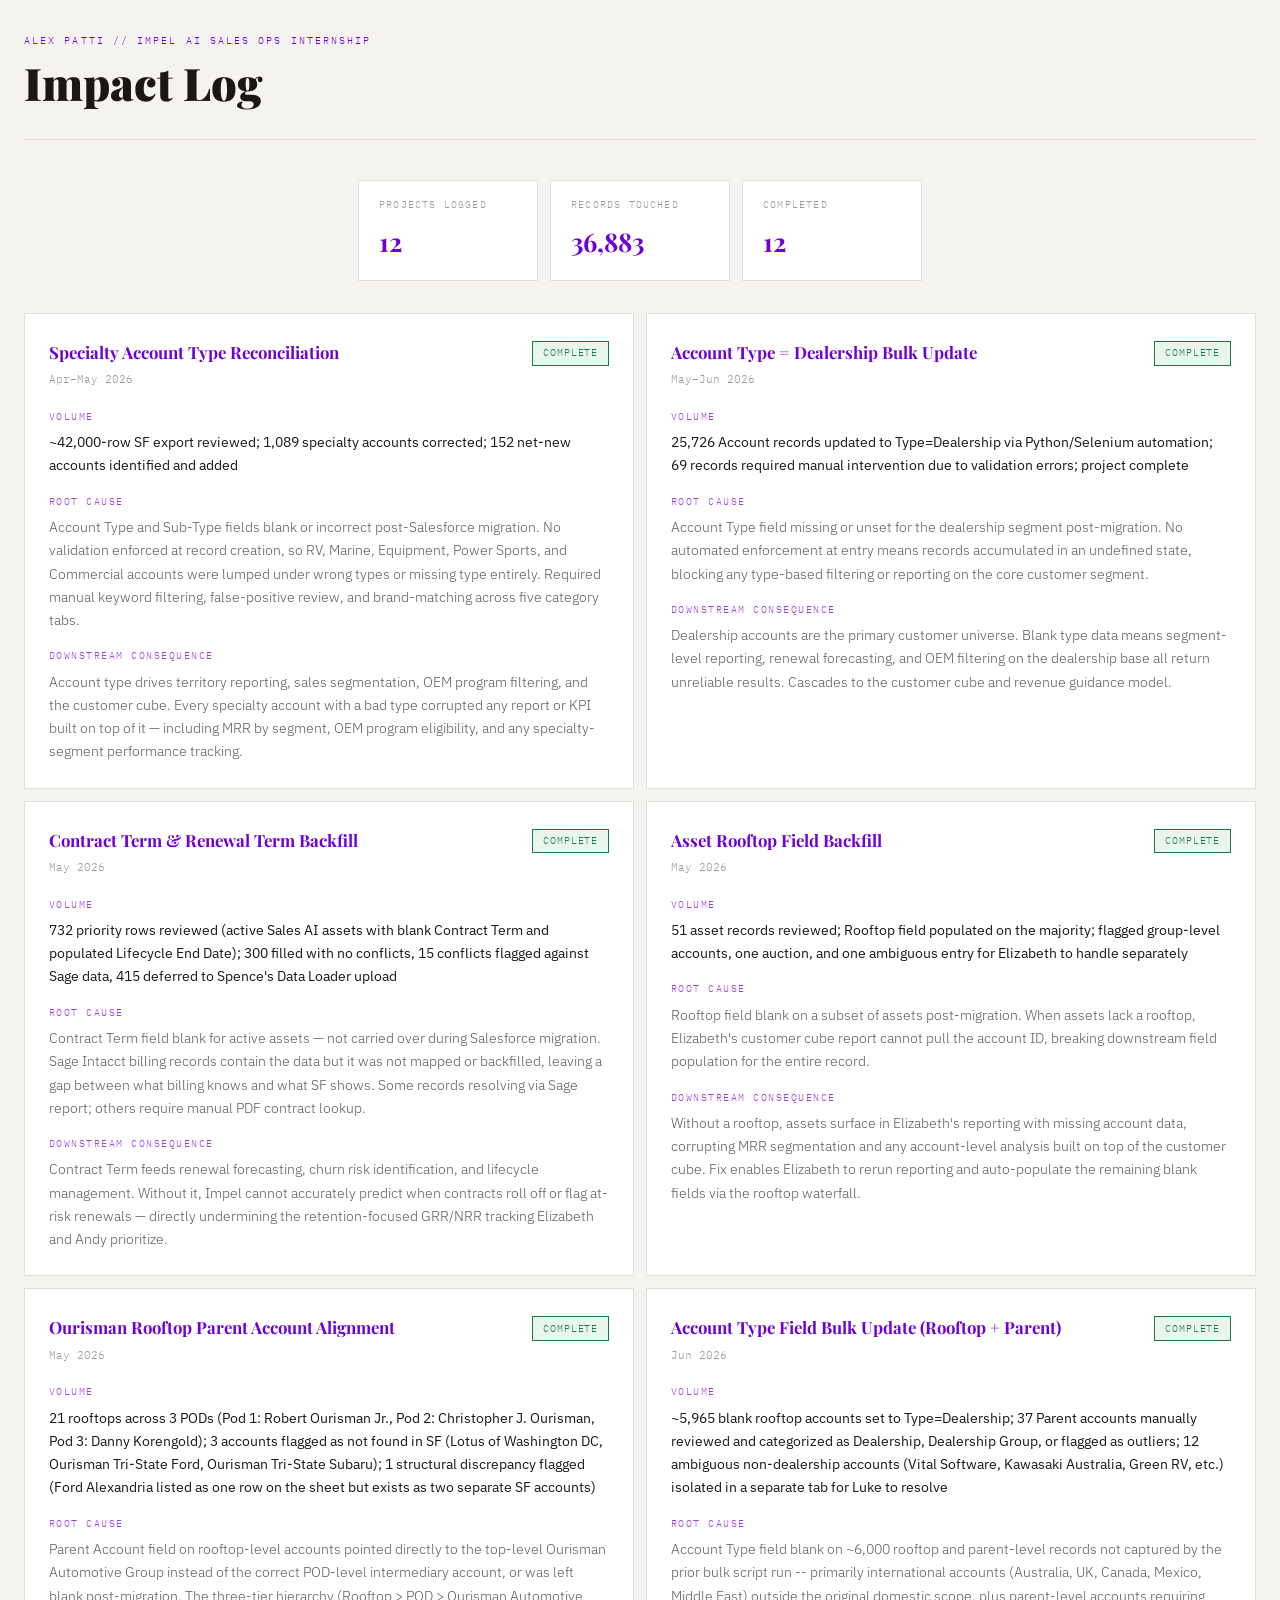
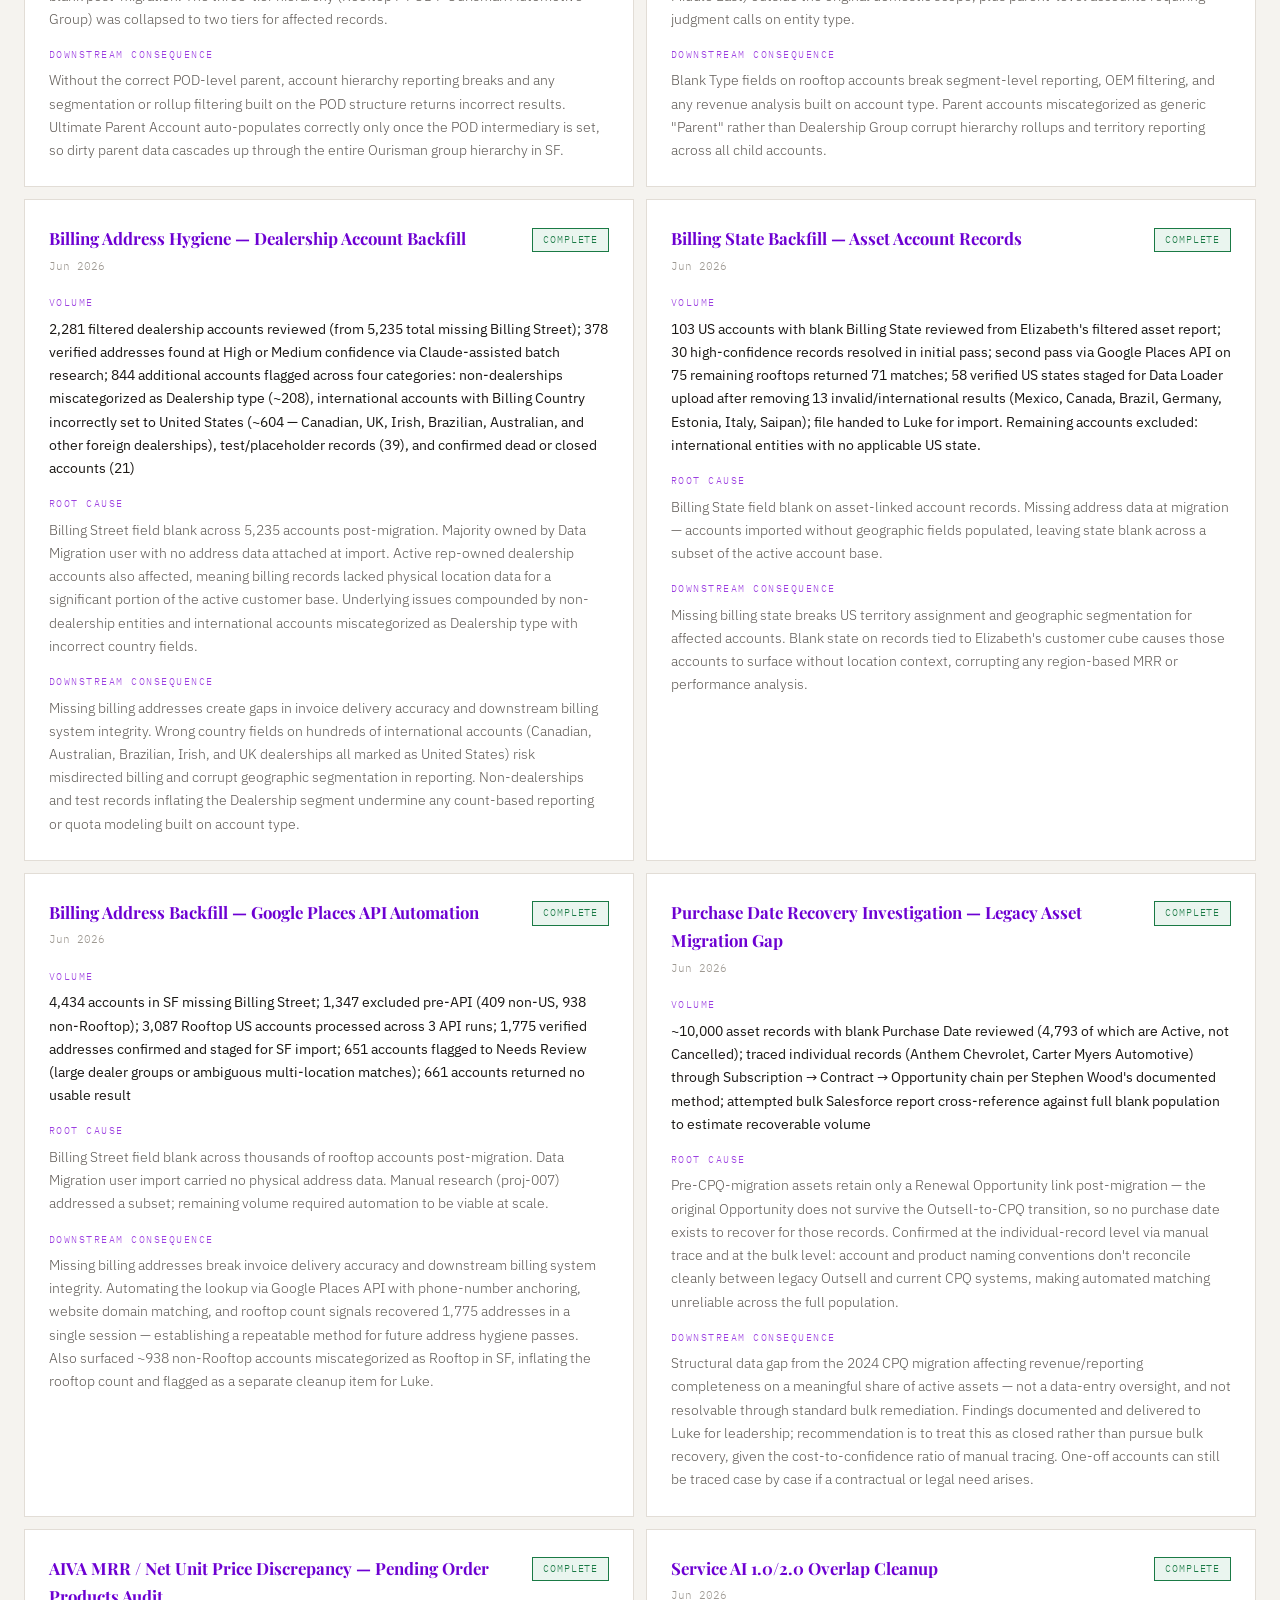
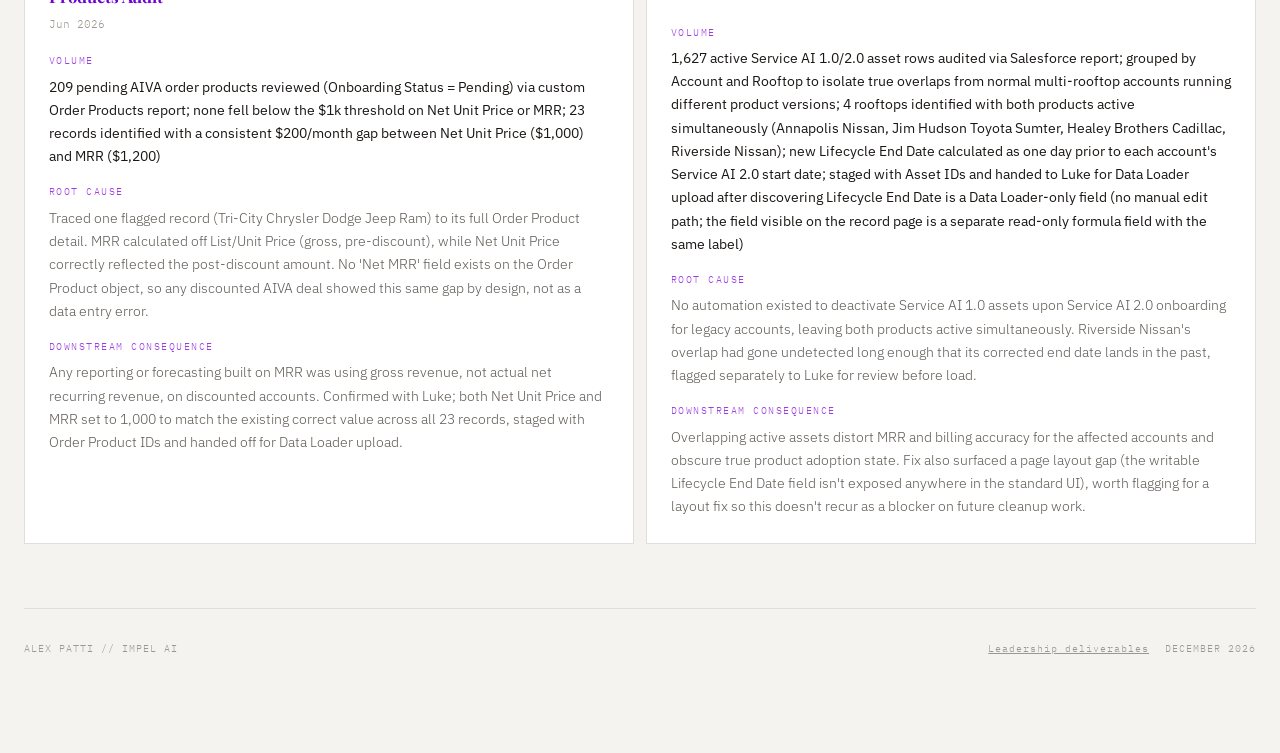
==== index.html @ 8d57edb6 "initial commit" ====
<!DOCTYPE html>
<html lang="en">
<head>
<meta charset="UTF-8">
<meta name="viewport" content="width=device-width, initial-scale=1.0">
<title>Impel // Impact Log</title>
<link href="https://fonts.googleapis.com/css2?family=Playfair+Display:wght@400;700;900&family=IBM+Plex+Mono:wght@300;400;500&family=IBM+Plex+Sans:wght@300;400;500&display=swap" rel="stylesheet">
<style>
  :root {
    --bg: #F5F3EF;
    --surface: #FFFFFF;
    --border: #E2DDD6;
    --border-strong: #C9C3BA;
    --accent: #6D00D2;
    --accent-dim: #9B3EE0;
    --accent-light: #F0E6FA;
    --text: #1A1714;
    --text-muted: #5C5752;
    --text-dim: #9C9790;
    --green: #1A7A45;
    --green-bg: #EAF5EF;
    --amber: #9A6200;
    --amber-bg: #FDF3DC;
    --red: #B83030;
  }
  * { margin: 0; padding: 0; box-sizing: border-box; }
  body {
    background: var(--bg);
    color: var(--text);
    font-family: 'IBM Plex Sans', sans-serif;
    font-weight: 300;
    line-height: 1.7;
    padding: 2rem 1.5rem 6rem;
    max-width: 1500px;
    margin: 0 auto;
  }
  .header {
    border-bottom: 1px solid var(--border);
    padding-bottom: 2rem;
    margin-bottom: 2.5rem;
    display: flex;
    justify-content: space-between;
    align-items: flex-end;
  }
  .label {
    font-family: 'IBM Plex Mono', monospace;
    font-size: 0.65rem;
    letter-spacing: 0.2em;
    color: var(--accent);
    text-transform: uppercase;
    margin-bottom: 0.5rem;
  }
  h1 {
    font-family: 'Playfair Display', serif;
    font-size: clamp(1.8rem, 5vw, 2.8rem);
    font-weight: 900;
    line-height: 1.1;
    color: var(--text);
  }
  .totals-bar {
    display: flex;
    justify-content: center;
    gap: 0.75rem;
    margin-bottom: 2rem;
  }
  .total-card {
    background: var(--surface);
    border: 1px solid var(--border);
    padding: 1rem 1.25rem;
    width: 180px;
  }
  .total-card .tl {
    font-family: 'IBM Plex Mono', monospace;
    font-size: 0.62rem;
    letter-spacing: 0.12em;
    text-transform: uppercase;
    color: var(--text-dim);
    margin-bottom: 0.4rem;
  }
  .total-card .tv {
    font-family: 'Playfair Display', serif;
    font-size: 1.6rem;
    font-weight: 700;
    color: var(--accent);
  }
  #entries-list {
    display: grid;
    grid-template-columns: 1fr 1fr;
    gap: 0.75rem;
  }
  .empty-state {
    grid-column: 1 / -1;
    text-align: center;
    padding: 3rem 0;
    font-family: 'IBM Plex Mono', monospace;
    font-size: 0.72rem;
    color: var(--text-dim);
    letter-spacing: 0.1em;
    border: 1px dashed var(--border);
    background: var(--surface);
  }
  .entry {
    background: var(--surface);
    border: 1px solid var(--border);
    padding: 1.5rem;
    transition: border-color 0.2s, box-shadow 0.2s;
  }
  .entry:hover {
    border-color: var(--accent-dim);
    box-shadow: 0 0 0 3px var(--accent-light);
  }
  .entry-head {
    display: flex;
    justify-content: space-between;
    align-items: flex-start;
    margin-bottom: 1.25rem;
  }
  .entry-name {
    font-family: 'Playfair Display', serif;
    font-size: 1.05rem;
    font-weight: 700;
    color: var(--accent);
  }
  .entry-date {
    font-family: 'IBM Plex Mono', monospace;
    font-size: 0.68rem;
    color: var(--text-dim);
    margin-top: 0.25rem;
  }
  .status-badge {
    font-family: 'IBM Plex Mono', monospace;
    font-size: 0.6rem;
    letter-spacing: 0.1em;
    text-transform: uppercase;
    padding: 0.2rem 0.6rem;
    flex-shrink: 0;
    margin-left: 1rem;
    margin-top: 0.2rem;
  }
  .status-complete { border: 1px solid var(--green); color: var(--green); background: var(--green-bg); }
  .status-wip { border: 1px solid var(--amber); color: var(--amber); background: var(--amber-bg); }
  .field { margin-bottom: 1rem; }
  .field:last-of-type { margin-bottom: 0; }
  .field-label {
    font-family: 'IBM Plex Mono', monospace;
    font-size: 0.62rem;
    letter-spacing: 0.15em;
    text-transform: uppercase;
    color: var(--accent-dim);
    margin-bottom: 0.35rem;
  }
  .field-val {
    font-size: 0.88rem;
    color: var(--text-muted);
    line-height: 1.65;
  }
  .field-val.highlight {
    color: var(--text);
    font-weight: 400;
  }
  .footer {
    margin-top: 4rem;
    padding-top: 2rem;
    border-top: 1px solid var(--border);
    font-family: 'IBM Plex Mono', monospace;
    font-size: 0.62rem;
    color: var(--text-dim);
    letter-spacing: 0.1em;
    display: flex;
    justify-content: space-between;
  }
  .footer-right {
    display: flex;
    gap: 1rem;
    align-items: center;
  }
  .footer-link {
    color: var(--text-dim);
    text-decoration: underline;
    font-family: 'IBM Plex Mono', monospace;
    font-size: 0.62rem;
    letter-spacing: 0.1em;
  }
  .footer-link:hover { color: var(--accent); }
  @media (max-width: 600px) {
    #entries-list { grid-template-columns: 1fr; }
    .totals-bar { flex-direction: column; align-items: center; }
    .header { flex-direction: column; align-items: flex-start; gap: 0.5rem; }
    .footer { flex-direction: column; gap: 0.5rem; }
  }
</style>
</head>
<body>
<div class="header">
  <div>
    <div class="label">Alex Patti // Impel AI Sales Ops Internship</div>
    <h1>Impact Log</h1>
  </div>
</div>
<div class="totals-bar">
  <div class="total-card">
    <div class="tl">Projects logged</div>
    <div class="tv" id="stat-projects">0</div>
  </div>
  <div class="total-card">
    <div class="tl">Records touched</div>
    <div class="tv" id="stat-records">0</div>
  </div>
  <div class="total-card">
    <div class="tl">Completed</div>
    <div class="tv" id="stat-done">0</div>
  </div>
</div>
<div id="entries-list">
  <div class="empty-state">Loading…</div>
</div>
<div class="footer">
  <span>ALEX PATTI // IMPEL AI</span>
  <div class="footer-right">
    <a class="footer-link" href="deliverables.html">Leadership deliverables</a>
    <span id="footer-date"></span>
  </div>
</div>
<script>
function escHtml(str) {
  return String(str)
    .replace(/&/g, '&amp;')
    .replace(/</g, '&lt;')
    .replace(/>/g, '&gt;')
    .replace(/"/g, '&quot;')
    .replace(/'/g, '&#39;');
}
function render(entries) {
  const list = document.getElementById('entries-list');
  list.innerHTML = '';
  if (entries.length === 0) {
    list.innerHTML = '<div class="empty-state">No entries yet</div>';
  }
  let doneCount = 0;
  let totalRecords = 0;
  entries.forEach(e => {
    if (e.status === 'complete') doneCount++;
    totalRecords += (typeof e.records === 'number' ? e.records : 0);
    const div = document.createElement('div');
    div.className = 'entry';
    div.innerHTML = `
      <div class="entry-head">
        <div>
          <div class="entry-name">${escHtml(e.name)}</div>
          <div class="entry-date">${escHtml(e.date || '')}</div>
        </div>
        <span class="status-badge ${e.status === 'complete' ? 'status-complete' : 'status-wip'}">${escHtml(e.status)}</span>
      </div>
      <div class="field">
        <div class="field-label">Volume</div>
        <div class="field-val highlight">${escHtml(e.volume)}</div>
      </div>
      <div class="field">
        <div class="field-label">Root cause</div>
        <div class="field-val">${escHtml(e.cause)}</div>
      </div>
      <div class="field">
        <div class="field-label">Downstream consequence</div>
        <div class="field-val">${escHtml(e.consequence)}</div>
      </div>
    `;
    list.appendChild(div);
  });
  document.getElementById('stat-projects').textContent = entries.length;
  document.getElementById('stat-done').textContent = doneCount;
  document.getElementById('stat-records').textContent = totalRecords > 0 ? totalRecords.toLocaleString() : '0';
  document.getElementById('footer-date').textContent = new Date().toLocaleDateString('en-US', { month: 'long', year: 'numeric' }).toUpperCase();
}
fetch('data.json')
  .then(res => res.json())
  .then(data => render(data.projects || []))
  .catch(err => {
    document.getElementById('entries-list').innerHTML = '<div class="empty-state">Could not load data.json</div>';
    console.error(err);
  });
</script>
</body>
</html>
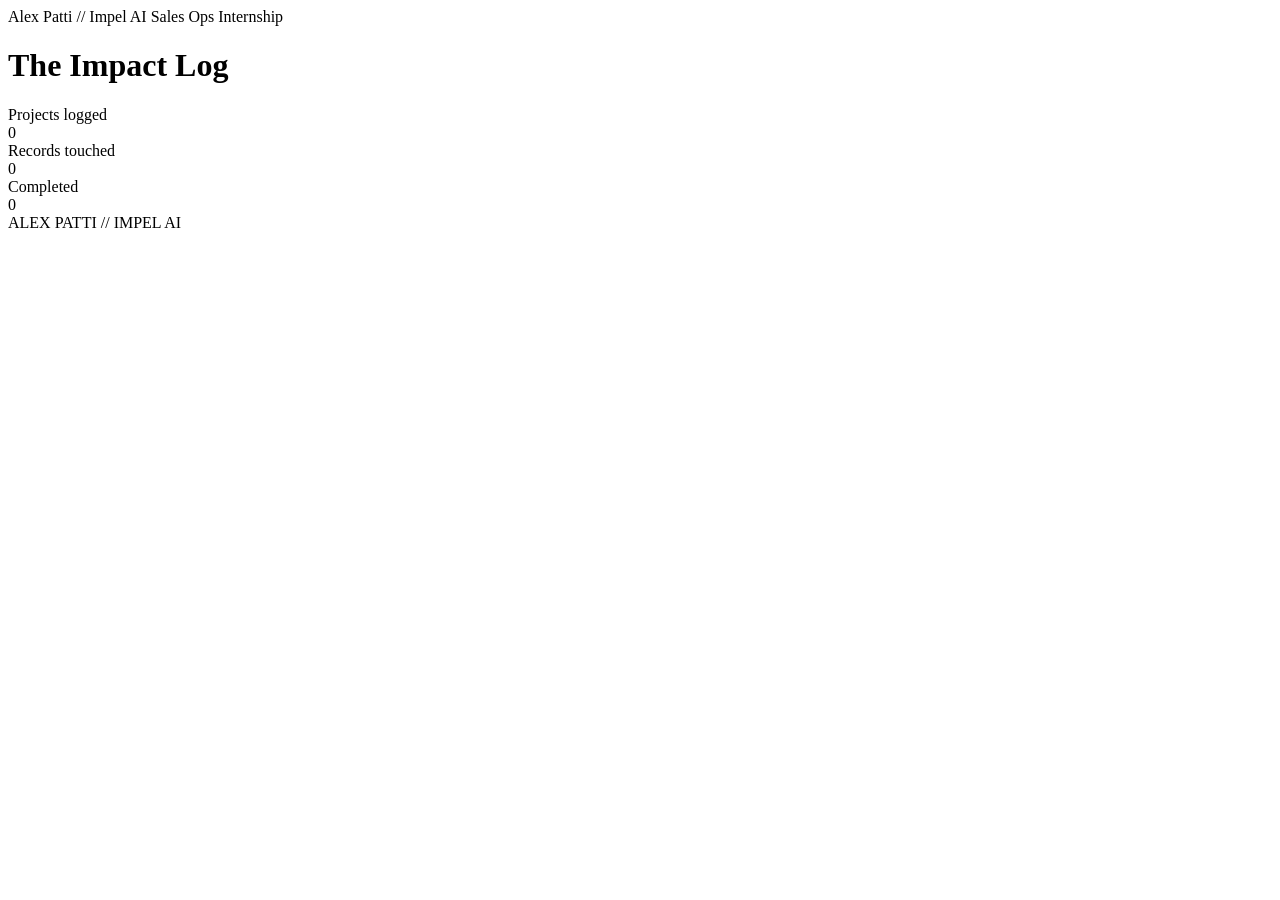
==== commit 77fb32f1: "Redesigned entire impact log" ====
--- a/index.html
+++ b/index.html
@@ -5,279 +5,70 @@
 <meta name="viewport" content="width=device-width, initial-scale=1.0">
 <title>Impel // Impact Log</title>
 <link href="https://fonts.googleapis.com/css2?family=Playfair+Display:wght@400;700;900&family=IBM+Plex+Mono:wght@300;400;500&family=IBM+Plex+Sans:wght@300;400;500&display=swap" rel="stylesheet">
-<style>
-  :root {
-    --bg: #F5F3EF;
-    --surface: #FFFFFF;
-    --border: #E2DDD6;
-    --border-strong: #C9C3BA;
-    --accent: #6D00D2;
-    --accent-dim: #9B3EE0;
-    --accent-light: #F0E6FA;
-    --text: #1A1714;
-    --text-muted: #5C5752;
-    --text-dim: #9C9790;
-    --green: #1A7A45;
-    --green-bg: #EAF5EF;
-    --amber: #9A6200;
-    --amber-bg: #FDF3DC;
-    --red: #B83030;
-  }
-  * { margin: 0; padding: 0; box-sizing: border-box; }
-  body {
-    background: var(--bg);
-    color: var(--text);
-    font-family: 'IBM Plex Sans', sans-serif;
-    font-weight: 300;
-    line-height: 1.7;
-    padding: 2rem 1.5rem 6rem;
-    max-width: 1500px;
-    margin: 0 auto;
-  }
-  .header {
-    border-bottom: 1px solid var(--border);
-    padding-bottom: 2rem;
-    margin-bottom: 2.5rem;
-    display: flex;
-    justify-content: space-between;
-    align-items: flex-end;
-  }
-  .label {
-    font-family: 'IBM Plex Mono', monospace;
-    font-size: 0.65rem;
-    letter-spacing: 0.2em;
-    color: var(--accent);
-    text-transform: uppercase;
-    margin-bottom: 0.5rem;
-  }
-  h1 {
-    font-family: 'Playfair Display', serif;
-    font-size: clamp(1.8rem, 5vw, 2.8rem);
-    font-weight: 900;
-    line-height: 1.1;
-    color: var(--text);
-  }
-  .totals-bar {
-    display: flex;
-    justify-content: center;
-    gap: 0.75rem;
-    margin-bottom: 2rem;
-  }
-  .total-card {
-    background: var(--surface);
-    border: 1px solid var(--border);
-    padding: 1rem 1.25rem;
-    width: 180px;
-  }
-  .total-card .tl {
-    font-family: 'IBM Plex Mono', monospace;
-    font-size: 0.62rem;
-    letter-spacing: 0.12em;
-    text-transform: uppercase;
-    color: var(--text-dim);
-    margin-bottom: 0.4rem;
-  }
-  .total-card .tv {
-    font-family: 'Playfair Display', serif;
-    font-size: 1.6rem;
-    font-weight: 700;
-    color: var(--accent);
-  }
-  #entries-list {
-    display: grid;
-    grid-template-columns: 1fr 1fr;
-    gap: 0.75rem;
-  }
-  .empty-state {
-    grid-column: 1 / -1;
-    text-align: center;
-    padding: 3rem 0;
-    font-family: 'IBM Plex Mono', monospace;
-    font-size: 0.72rem;
-    color: var(--text-dim);
-    letter-spacing: 0.1em;
-    border: 1px dashed var(--border);
-    background: var(--surface);
-  }
-  .entry {
-    background: var(--surface);
-    border: 1px solid var(--border);
-    padding: 1.5rem;
-    transition: border-color 0.2s, box-shadow 0.2s;
-  }
-  .entry:hover {
-    border-color: var(--accent-dim);
-    box-shadow: 0 0 0 3px var(--accent-light);
-  }
-  .entry-head {
-    display: flex;
-    justify-content: space-between;
-    align-items: flex-start;
-    margin-bottom: 1.25rem;
-  }
-  .entry-name {
-    font-family: 'Playfair Display', serif;
-    font-size: 1.05rem;
-    font-weight: 700;
-    color: var(--accent);
-  }
-  .entry-date {
-    font-family: 'IBM Plex Mono', monospace;
-    font-size: 0.68rem;
-    color: var(--text-dim);
-    margin-top: 0.25rem;
-  }
-  .status-badge {
-    font-family: 'IBM Plex Mono', monospace;
-    font-size: 0.6rem;
-    letter-spacing: 0.1em;
-    text-transform: uppercase;
-    padding: 0.2rem 0.6rem;
-    flex-shrink: 0;
-    margin-left: 1rem;
-    margin-top: 0.2rem;
-  }
-  .status-complete { border: 1px solid var(--green); color: var(--green); background: var(--green-bg); }
-  .status-wip { border: 1px solid var(--amber); color: var(--amber); background: var(--amber-bg); }
-  .field { margin-bottom: 1rem; }
-  .field:last-of-type { margin-bottom: 0; }
-  .field-label {
-    font-family: 'IBM Plex Mono', monospace;
-    font-size: 0.62rem;
-    letter-spacing: 0.15em;
-    text-transform: uppercase;
-    color: var(--accent-dim);
-    margin-bottom: 0.35rem;
-  }
-  .field-val {
-    font-size: 0.88rem;
-    color: var(--text-muted);
-    line-height: 1.65;
-  }
-  .field-val.highlight {
-    color: var(--text);
-    font-weight: 400;
-  }
-  .footer {
-    margin-top: 4rem;
-    padding-top: 2rem;
-    border-top: 1px solid var(--border);
-    font-family: 'IBM Plex Mono', monospace;
-    font-size: 0.62rem;
-    color: var(--text-dim);
-    letter-spacing: 0.1em;
-    display: flex;
-    justify-content: space-between;
-  }
-  .footer-right {
-    display: flex;
-    gap: 1rem;
-    align-items: center;
-  }
-  .footer-link {
-    color: var(--text-dim);
-    text-decoration: underline;
-    font-family: 'IBM Plex Mono', monospace;
-    font-size: 0.62rem;
-    letter-spacing: 0.1em;
-  }
-  .footer-link:hover { color: var(--accent); }
-  @media (max-width: 600px) {
-    #entries-list { grid-template-columns: 1fr; }
-    .totals-bar { flex-direction: column; align-items: center; }
-    .header { flex-direction: column; align-items: flex-start; gap: 0.5rem; }
-    .footer { flex-direction: column; gap: 0.5rem; }
-  }
-</style>
+<link rel="stylesheet" href="style.css">
 </head>
-<body>
-<div class="header">
+<body class="entering">
+<div class="header page-fade">
   <div>
     <div class="label">Alex Patti // Impel AI Sales Ops Internship</div>
-    <h1>Impact Log</h1>
+    <h1>The Impact Log</h1>
   </div>
 </div>
-<div class="totals-bar">
-  <div class="total-card">
-    <div class="tl">Projects logged</div>
-    <div class="tv" id="stat-projects">0</div>
-  </div>
-  <div class="total-card">
-    <div class="tl">Records touched</div>
-    <div class="tv" id="stat-records">0</div>
-  </div>
-  <div class="total-card">
-    <div class="tl">Completed</div>
-    <div class="tv" id="stat-done">0</div>
-  </div>
+<div class="totals-bar page-fade">
+  <div class="total-card"><div class="tl">Projects logged</div><div class="tv" id="stat-projects">0</div></div>
+  <div class="total-card"><div class="tl">Records touched</div><div class="tv" id="stat-records">0</div></div>
+  <div class="total-card"><div class="tl">Completed</div><div class="tv" id="stat-done">0</div></div>
 </div>
-<div id="entries-list">
-  <div class="empty-state">Loading…</div>
+<div class="folders" id="folders"></div>
+<div class="footer page-fade">
+  <span>ALEX PATTI // IMPEL AI</span>
+  <span id="footer-date"></span>
 </div>
-<div class="footer">
-  <span>ALEX PATTI // IMPEL AI</span>
-  <div class="footer-right">
-    <a class="footer-link" href="deliverables.html">Leadership deliverables</a>
-    <span id="footer-date"></span>
-  </div>
-</div>
+<script src="common.js"></script>
 <script>
-function escHtml(str) {
-  return String(str)
-    .replace(/&/g, '&amp;')
-    .replace(/</g, '&lt;')
-    .replace(/>/g, '&gt;')
-    .replace(/"/g, '&quot;')
-    .replace(/'/g, '&#39;');
-}
-function render(entries) {
-  const list = document.getElementById('entries-list');
-  list.innerHTML = '';
-  if (entries.length === 0) {
-    list.innerHTML = '<div class="empty-state">No entries yet</div>';
-  }
-  let doneCount = 0;
-  let totalRecords = 0;
-  entries.forEach(e => {
-    if (e.status === 'complete') doneCount++;
-    totalRecords += (typeof e.records === 'number' ? e.records : 0);
-    const div = document.createElement('div');
-    div.className = 'entry';
-    div.innerHTML = `
-      <div class="entry-head">
-        <div>
-          <div class="entry-name">${escHtml(e.name)}</div>
-          <div class="entry-date">${escHtml(e.date || '')}</div>
+loadData().then(items => {
+  const projects = items.filter(i => i.kind !== 'deliverable');
+  document.getElementById('stat-projects').textContent = items.length;
+  document.getElementById('stat-done').textContent = projects.filter(p => p.status === 'complete').length;
+  document.getElementById('stat-records').textContent =
+    projects.reduce((s, p) => s + (typeof p.records === 'number' ? p.records : 0), 0).toLocaleString();
+
+  const wrap = document.getElementById('folders');
+  Object.entries(CATEGORIES).forEach(([key, cat]) => {
+    const inCat = items.filter(i => i.category === key);
+    const a = document.createElement('a');
+    a.className = 'folder';
+    a.href = 'folder.html?c=' + key;
+    a.innerHTML = `
+      <div class="folder-tab"></div>
+      <div class="folder-back">
+        <div class="folder-paper">
+          ${inCat.slice(-6).reverse().map(i => `<div>${escHtml(i.name)}</div>`).join('')}
         </div>
-        <span class="status-badge ${e.status === 'complete' ? 'status-complete' : 'status-wip'}">${escHtml(e.status)}</span>
-      </div>
-      <div class="field">
-        <div class="field-label">Volume</div>
-        <div class="field-val highlight">${escHtml(e.volume)}</div>
-      </div>
-      <div class="field">
-        <div class="field-label">Root cause</div>
-        <div class="field-val">${escHtml(e.cause)}</div>
-      </div>
-      <div class="field">
-        <div class="field-label">Downstream consequence</div>
-        <div class="field-val">${escHtml(e.consequence)}</div>
-      </div>
-    `;
-    list.appendChild(div);
+        <div class="folder-front">
+          <div class="folder-count">${inCat.length} ${inCat.length === 1 ? 'entry' : 'entries'}</div>
+          <div class="folder-name">${escHtml(cat.name)}</div>
+          <div class="folder-sub">${escHtml(cat.sub)}</div>
+        </div>
+      </div>`;
+    a.addEventListener('click', ev => {
+      ev.preventDefault();
+      a.classList.add('opening');
+      document.body.classList.add('leaving');
+      setTimeout(() => { window.location.href = a.href; }, 650);
+    });
+    wrap.appendChild(a);
   });
-  document.getElementById('stat-projects').textContent = entries.length;
-  document.getElementById('stat-done').textContent = doneCount;
-  document.getElementById('stat-records').textContent = totalRecords > 0 ? totalRecords.toLocaleString() : '0';
-  document.getElementById('footer-date').textContent = new Date().toLocaleDateString('en-US', { month: 'long', year: 'numeric' }).toUpperCase();
-}
-fetch('data.json')
-  .then(res => res.json())
-  .then(data => render(data.projects || []))
-  .catch(err => {
-    document.getElementById('entries-list').innerHTML = '<div class="empty-state">Could not load data.json</div>';
-    console.error(err);
-  });
+  footerDate();
+}).catch(err => {
+  document.getElementById('folders').innerHTML = '<div class="empty-state">Could not load data.json</div>';
+  console.error(err);
+});
+// Reset state if the user comes back with the browser back button
+window.addEventListener('pageshow', () => {
+  document.body.classList.remove('leaving');
+  document.querySelectorAll('.folder.opening').forEach(f => f.classList.remove('opening'));
+});
 </script>
 </body>
-</html>
+</html>
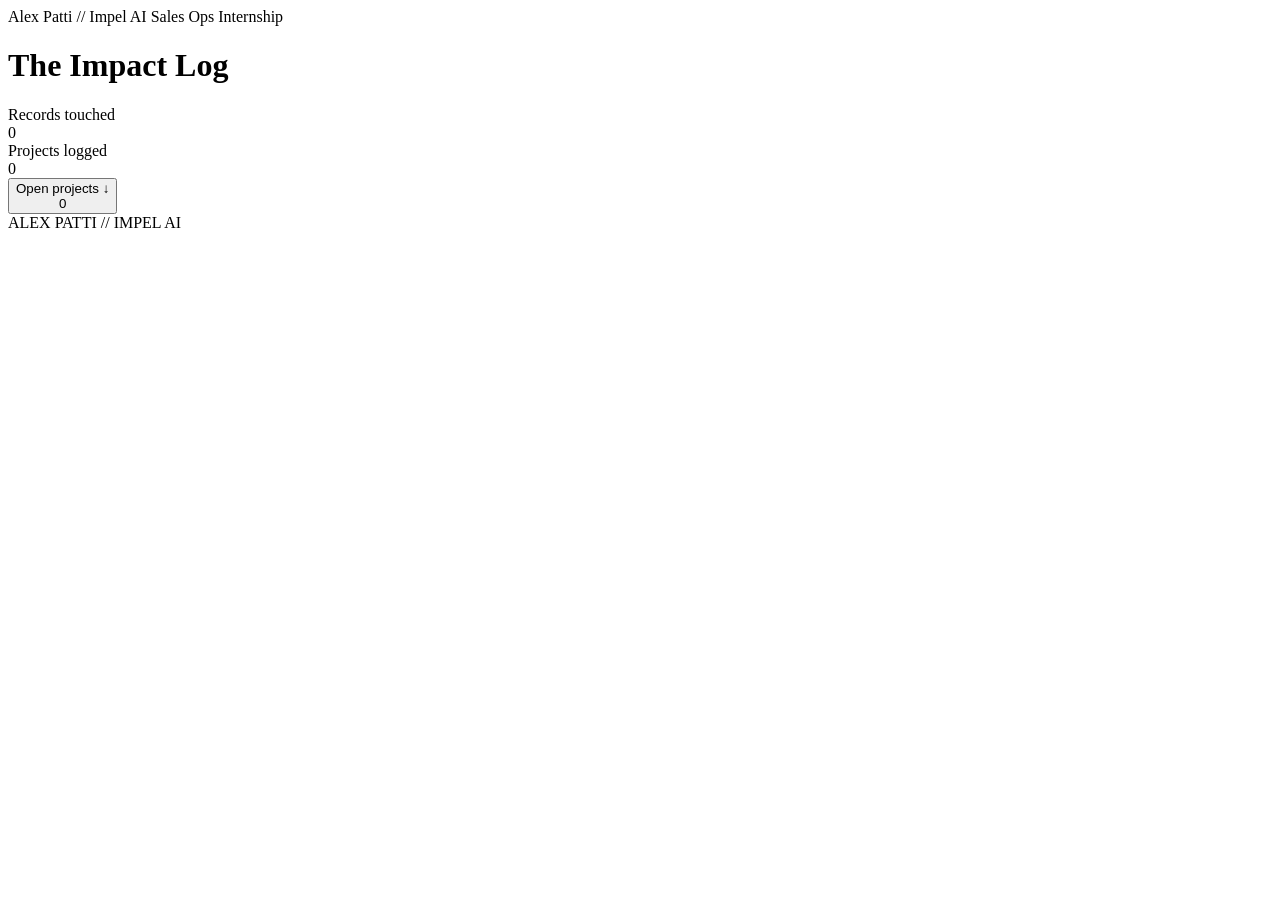
==== commit e1082473: "Rearranged the labels up top for projects logged, records touched, and open projects. Replaced 'comp" ====
--- a/index.html
+++ b/index.html
@@ -4,70 +4,362 @@
 <meta charset="UTF-8">
 <meta name="viewport" content="width=device-width, initial-scale=1.0">
 <title>Impel // Impact Log</title>
+<link rel="preconnect" href="https://fonts.googleapis.com">
+<link rel="preconnect" href="https://fonts.gstatic.com" crossorigin>
 <link href="https://fonts.googleapis.com/css2?family=Playfair+Display:wght@400;700;900&family=IBM+Plex+Mono:wght@300;400;500&family=IBM+Plex+Sans:wght@300;400;500&display=swap" rel="stylesheet">
 <link rel="stylesheet" href="style.css">
 </head>
-<body class="entering">
-<div class="header page-fade">
+<body>
+
+<!-- ============ Main page: the three folders ============ -->
+<div class="header">
   <div>
     <div class="label">Alex Patti // Impel AI Sales Ops Internship</div>
     <h1>The Impact Log</h1>
   </div>
 </div>
-<div class="totals-bar page-fade">
+<div class="totals-bar">
+  <div class="total-card"><div class="tl">Records touched</div><div class="tv" id="stat-records">0</div></div>
   <div class="total-card"><div class="tl">Projects logged</div><div class="tv" id="stat-projects">0</div></div>
-  <div class="total-card"><div class="tl">Records touched</div><div class="tv" id="stat-records">0</div></div>
-  <div class="total-card"><div class="tl">Completed</div><div class="tv" id="stat-done">0</div></div>
+  <div class="open-wrap">
+    <button class="total-card total-link" id="open-card" type="button">
+      <div class="tl">Open projects <span class="tl-arrow">&darr;</span></div><div class="tv" id="stat-open">0</div>
+    </button>
+    <div class="open-menu" id="open-menu"></div>
+  </div>
 </div>
 <div class="folders" id="folders"></div>
-<div class="footer page-fade">
+<div class="footer">
   <span>ALEX PATTI // IMPEL AI</span>
-  <span id="footer-date"></span>
+  <span class="footer-date"></span>
 </div>
+
+<!-- ============ Folder view: the "paper", one screen tall, scrolls inside ============ -->
+<div class="sheet" id="sheet">
+  <div class="sheet-inner" id="sheet-inner"></div>
+</div>
+
+<script src="motion.js"></script>
 <script src="common.js"></script>
 <script>
-loadData().then(items => {
+// Everything lives on this one page. Opening a folder changes the address to
+// index.html#automation (or #data-ops, #misc), so the back button and links still work,
+// but nothing new has to load.
+
+const reduceMotion = matchMedia('(prefers-reduced-motion: reduce)').matches;
+const sheet = document.getElementById('sheet');
+const sheetInner = document.getElementById('sheet-inner');
+const papers = {};
+let items = null;
+let current = null;   // which folder is open, or null
+let busy = false;     // true while an animation runs
+
+// ---------- 1. Build the folders ----------
+const wrap = document.getElementById('folders');
+Object.entries(CATEGORIES).forEach(([key, cat]) => {
+  const a = document.createElement('a');
+  a.className = 'folder';
+  a.href = '#' + key;
+  a.innerHTML = `
+    <div class="folder-tab"></div>
+    <div class="folder-back">
+      <div class="folder-paper"></div>
+      <div class="folder-front">
+        <div class="folder-count">&nbsp;</div>
+        <div class="folder-name">${escHtml(cat.name)}</div>
+        <div class="folder-sub">${escHtml(cat.sub)}</div>
+      </div>
+    </div>`;
+  papers[key] = a.querySelector('.folder-paper');
+  a.addEventListener('click', ev => {
+    if (ev.metaKey || ev.ctrlKey || ev.shiftKey) return;   // new-tab clicks work normally
+    ev.preventDefault();
+    if (busy || current) return;
+    history.pushState({ folder: key }, '', '#' + key);
+    openFolder(key, true);
+  });
+  wrap.appendChild(a);
+});
+
+// ---------- 2. Fill in a folder's page ----------
+function field(label, val, hl) {
+  if (!val) return '';
+  return `<div class="field"><div class="field-label">${label}</div>
+          <div class="field-val${hl ? ' highlight' : ''}">${escHtml(val)}</div></div>`;
+}
+function projectCard(e) {
+  return `<div class="entry" data-id="${escHtml(e.id)}">
+    <div class="entry-head">
+      <div><div class="entry-name">${escHtml(e.name)}</div><div class="entry-date">${escHtml(e.date)}</div></div>
+      <span class="status-badge ${e.status === 'complete' ? 'status-complete' : 'status-wip'}">${escHtml(e.status)}</span>
+    </div>
+    ${field('Volume', e.volume, true)}
+    ${field('Root cause', e.cause)}
+    ${field('Downstream consequence', e.consequence)}
+  </div>`;
+}
+function deliverableCard(e) {
+  return `<div class="entry">
+    <div class="entry-head">
+      <div><div class="entry-name">${escHtml(e.name)}</div><div class="entry-date">${escHtml(e.date)}</div></div>
+      <span class="status-badge status-complete">deliverable</span>
+    </div>
+    ${field('Audience', e.audience)}
+    ${field('Summary', e.summary, true)}
+    ${field('Context', e.context)}
+  </div>`;
+}
+// The whole folder page as HTML. The same HTML fills the full page AND the little paper
+// in each folder, so the paper is a true miniature of the page.
+function folderHTML(key) {
+  const cat = CATEGORIES[key];
+  const inCat = (items || []).filter(i => i.category === key);
+  const projects = inCat.filter(i => i.kind !== 'deliverable').reverse();
+  const delivs = inCat.filter(i => i.kind === 'deliverable');
+  const done = inCat.filter(i => i.kind === 'deliverable' || i.status === 'complete').length;
+  const records = projects.reduce((s, p) => s + (typeof p.records === 'number' ? p.records : 0), 0);
+  let body = '';
+  if (projects.length) body += `<div class="section-title">Projects</div><div class="entries-grid">${projects.map(projectCard).join('')}</div>`;
+  if (delivs.length) body += `<div class="section-title">Leadership deliverables</div><div class="entries-grid">${delivs.map(deliverableCard).join('')}</div>`;
+  return `
+    <a class="back-link" href="#">&larr; All folders</a>
+    <div class="header" style="margin-top:1.25rem">
+      <div>
+        <div class="label">The Impact Log // Folder</div>
+        <h1>${escHtml(cat.name)}</h1>
+      </div>
+    </div>
+    <div class="totals-bar">
+      <div class="total-card"><div class="tl">Entries</div><div class="tv">${inCat.length}</div></div>
+      <div class="total-card"><div class="tl">Records touched</div><div class="tv">${records.toLocaleString()}</div></div>
+      <div class="total-card"><div class="tl">Completed</div><div class="tv">${done}</div></div>
+    </div>
+    <div>${body || '<div class="empty-state">Nothing in this folder yet</div>'}</div>
+    <div class="footer">
+      <span>ALEX PATTI // IMPEL AI</span>
+      <span class="footer-date"></span>
+    </div>`;
+}
+function renderFolder(key) {
+  sheetInner.innerHTML = folderHTML(key);
+  document.title = 'Impact Log // ' + CATEGORIES[key].name;
+  footerDate();
+}
+
+// Each folder's paper holds a full-size copy of its page, shrunk to fit. The scale matches
+// the one the animation starts from, so paper and page line up exactly.
+const scrollMemory = {};   // where you left each folder scrolled, so the paper shows the same spot
+function paperScale(paper) {
+  return Math.max(paper.offsetWidth / innerWidth, paper.offsetHeight / innerHeight);
+}
+function buildPreviews() {
+  Object.keys(CATEGORIES).forEach(key => {
+    const paper = papers[key];
+    paper.classList.add('has-preview');
+    paper.innerHTML = `<div class="paper-preview"><div class="sheet-inner">${folderHTML(key)}</div></div>`;
+    sizePreview(key);
+  });
+  footerDate();
+}
+function sizePreview(key) {
+  const paper = papers[key];
+  const pv = paper.querySelector('.paper-preview');
+  if (!pv) return;
+  pv.style.width = innerWidth + 'px';
+  pv.style.height = innerHeight + 'px';
+  pv.style.transform = `scale(${paperScale(paper)})`;
+  pv.firstElementChild.style.transform = `translateY(${-(scrollMemory[key] || 0)}px)`;
+}
+addEventListener('resize', () => Object.keys(CATEGORIES).forEach(sizePreview));
+
+// ---------- 3. The animations ----------
+// The folder page itself is the paper. It is drawn at full size the whole time, then shrunk
+// and cropped to the paper's spot, so its real text is visible through the entire grow.
+// Motion (motion.dev) drives it with a spring, so it moves like a physical object.
+const W = () => innerWidth, H = () => innerHeight;
+const lerp = (a, b, t) => a + (b - a) * t;
+const WHITE = [255, 255, 255], BGC = [245, 243, 239];   // paper white -> page background
+function placeSheet(r, p) {
+  // p = 0: sheet sits exactly on the paper. p = 1: sheet fills the screen.
+  const s0 = Math.max(r.width / W(), r.height / H());   // same scale as the paper's miniature
+  const s = lerp(s0, 1, p);
+  const tx = lerp(r.left, 0, p), ty = lerp(r.top, 0, p);
+  const visW = lerp(r.width, W(), p) / s, visH = lerp(r.height, H(), p) / s;
+  const right = Math.max(0, W() - visW), bottom = Math.max(0, H() - visH);
+  const radius = lerp(3, 0, Math.min(1, p)) / s;
+  sheet.style.transform = `translate(${tx}px, ${ty}px) scale(${s})`;
+  sheet.style.clipPath = `inset(0px ${right}px ${bottom}px 0px round ${radius}px)`;
+  const c = WHITE.map((v, i) => Math.round(lerp(v, BGC[i], Math.min(1, Math.max(0, p)))));
+  sheet.style.backgroundColor = `rgb(${c})`;
+}
+function clearSheetStyles() {
+  ['transform', 'clipPath', 'backgroundColor', 'willChange'].forEach(k => sheet.style[k] = '');
+}
+function showSheet(key) {
+  renderFolder(key);
+  sheet.scrollTop = scrollMemory[key] || 0;   // pick up where the paper shows
+  sheet.classList.add('open');
+  document.body.classList.add('sheet-open');
+}
+function hideSheet() {
+  sheet.classList.remove('open');
+  document.body.classList.remove('sheet-open');
+  clearSheetStyles();
+  document.title = 'Impel // Impact Log';
+}
+const SPRING_OPEN = { type: 'spring', visualDuration: 0.55, bounce: 0.12 };
+// Closing is a timed tween, not a spring: a spring creeps to its final spot for a while,
+// which is the pause you saw. This one still has speed when it arrives, so the drop into
+// the folder starts on the very next frame, like turning a corner without stopping.
+const CLOSE_TWEEN = { duration: 0.42, ease: [0.45, 0, 0.6, 0.75] };
+
+// Open: the paper slides up out of the folder and, without stopping, grows into the page.
+function openFolder(key, animate, focusId) {
+  current = key;
+  if (!animate || reduceMotion) { showSheet(key); if (focusId) focusEntry(focusId); return; }
+  busy = true;
+  const paper = papers[key], folder = paper.closest('.folder');
+  const front = folder.querySelector('.folder-front');
+  folder.classList.add('lifted');                          // slide up, behind the front flap
+  const started = performance.now();
+  (function watch() {                                      // hand off once it clears the flap
+    const clear = paper.getBoundingClientRect().bottom <= front.getBoundingClientRect().top + 6;
+    if (clear || performance.now() - started > 450) grow(); else requestAnimationFrame(watch);
+  })();
+  function grow() {
+    const r = paper.getBoundingClientRect();
+    showSheet(key);
+    sheet.style.willChange = 'transform, clip-path';
+    placeSheet(r, 0);
+    paper.style.visibility = 'hidden';
+    Motion.animate(0, 1, { ...SPRING_OPEN, onUpdate: p => placeSheet(r, p) }).then(() => {
+      clearSheetStyles();
+      paper.style.visibility = '';
+      folder.classList.add('no-anim');
+      folder.classList.remove('lifted');                   // paper back in place, hidden behind the page
+      void folder.offsetWidth;
+      folder.classList.remove('no-anim');
+      busy = false;
+      if (focusId) focusEntry(focusId);
+    });
+  }
+}
+
+// Scroll the open folder to one project and give it a short highlight.
+function focusEntry(id) {
+  const card = sheet.querySelector(`.entry[data-id="${CSS.escape(id)}"]`);
+  if (!card) return;
+  const top = card.getBoundingClientRect().top - sheet.getBoundingClientRect().top + sheet.scrollTop - 24;
+  sheet.scrollTo({ top, behavior: reduceMotion ? 'auto' : 'smooth' });
+  card.classList.remove('flash'); void card.offsetWidth; card.classList.add('flash');
+}
+
+// ---------- Open projects box ----------
+// One open project: the box takes you straight to it (its folder opens, then scrolls to it).
+// Several: the box shows a short list, and each one takes you to its project the same way.
+const openCard = document.getElementById('open-card');
+const openMenu = document.getElementById('open-menu');
+function openProjects() {
+  return (items || []).filter(i => i.kind !== 'deliverable' && i.status !== 'complete');
+}
+function goToProject(e) {
+  openMenu.classList.remove('show');
+  if (busy || current) return;
+  history.pushState({ folder: e.category }, '', '#' + e.category);
+  openFolder(e.category, true, e.id);
+}
+openCard.addEventListener('click', ev => {
+  ev.stopPropagation();
+  const open = openProjects();
+  if (open.length === 0) return;
+  if (open.length === 1) return goToProject(open[0]);
+  openMenu.innerHTML = open.map((e, i) => `
+    <button type="button" class="open-item" data-i="${i}">
+      <span class="open-name">${escHtml(e.name)}</span>
+      <span class="open-folder">${escHtml(CATEGORIES[e.category].name)}</span>
+    </button>`).join('');
+  openMenu.querySelectorAll('.open-item').forEach(b =>
+    b.addEventListener('click', () => goToProject(open[+b.dataset.i])));
+  openMenu.classList.toggle('show');
+});
+document.addEventListener('click', () => openMenu.classList.remove('show'));
+document.addEventListener('keydown', ev => { if (ev.key === 'Escape') openMenu.classList.remove('show'); });
+
+// Close: the page shrinks back into a paper above the folder, then slides down into it.
+function closeFolder(animate) {
+  const key = current;
+  current = null;
+  if (!key || !animate || reduceMotion) { hideSheet(); return; }
+  busy = true;
+  const paper = papers[key], folder = paper.closest('.folder');
+  scrollMemory[key] = sheet.scrollTop;                    // paper will show the same spot
+  sizePreview(key);
+  folder.classList.add('no-anim', 'lifted');              // where the paper waits, above the folder
+  const r = paper.getBoundingClientRect();
+  paper.style.visibility = 'hidden';
+  sheet.style.willChange = 'transform, clip-path';
+  Motion.animate(1, 0, { ...CLOSE_TWEEN, onUpdate: p => placeSheet(r, p) }).then(() => {
+    hideSheet();
+    paper.style.visibility = '';
+    folder.classList.remove('no-anim');
+    void folder.offsetWidth;
+    folder.classList.remove('lifted');                     // slide back down into the folder
+    setTimeout(() => {
+      // Once the paper is tucked in, quietly roll its miniature back to the top of the page,
+      // so the folder always previews the title and the next open starts at the top.
+      const inner = paper.querySelector('.paper-preview > .sheet-inner');
+      if (inner && scrollMemory[key]) {
+        inner.style.transition = 'transform 0.6s ease';
+        scrollMemory[key] = 0;
+        inner.style.transform = 'translateY(0px)';
+        setTimeout(() => { inner.style.transition = ''; }, 650);
+      }
+      busy = false;
+    }, 500);
+  });
+}
+
+// ---------- 4. Back button, links and the address bar ----------
+sheet.addEventListener('click', ev => {
+  if (!ev.target.closest('.back-link')) return;
+  ev.preventDefault();
+  if (busy) return;
+  if (history.state && history.state.folder) history.back();         // came from a folder click
+  else { history.pushState(null, '', location.pathname); closeFolder(true); } // opened by direct link
+});
+window.addEventListener('popstate', () => {
+  const key = location.hash.slice(1);
+  if (CATEGORIES[key]) { if (current !== key) openFolder(key, false); }
+  else if (current) closeFolder(true);
+});
+
+// ---------- 5. Load the data ----------
+loadData().then(data => {
+  items = data;
   const projects = items.filter(i => i.kind !== 'deliverable');
   document.getElementById('stat-projects').textContent = items.length;
-  document.getElementById('stat-done').textContent = projects.filter(p => p.status === 'complete').length;
+  const openCount = projects.filter(p => p.status !== 'complete').length;
+  document.getElementById('stat-open').textContent = openCount;
+  if (!openCount) openCard.classList.add('none');
   document.getElementById('stat-records').textContent =
     projects.reduce((s, p) => s + (typeof p.records === 'number' ? p.records : 0), 0).toLocaleString();
-
-  const wrap = document.getElementById('folders');
-  Object.entries(CATEGORIES).forEach(([key, cat]) => {
+  Object.keys(CATEGORIES).forEach(key => {
     const inCat = items.filter(i => i.category === key);
-    const a = document.createElement('a');
-    a.className = 'folder';
-    a.href = 'folder.html?c=' + key;
-    a.innerHTML = `
-      <div class="folder-tab"></div>
-      <div class="folder-back">
-        <div class="folder-paper">
-          ${inCat.slice(-6).reverse().map(i => `<div>${escHtml(i.name)}</div>`).join('')}
-        </div>
-        <div class="folder-front">
-          <div class="folder-count">${inCat.length} ${inCat.length === 1 ? 'entry' : 'entries'}</div>
-          <div class="folder-name">${escHtml(cat.name)}</div>
-          <div class="folder-sub">${escHtml(cat.sub)}</div>
-        </div>
-      </div>`;
-    a.addEventListener('click', ev => {
-      ev.preventDefault();
-      a.classList.add('opening');
-      document.body.classList.add('leaving');
-      setTimeout(() => { window.location.href = a.href; }, 650);
-    });
-    wrap.appendChild(a);
+    // Stack size: 1 entry = 1 sheet, 2 to 5 = 2 sheets, 6 or more = 3 sheets (the cap)
+    const sheets = inCat.length >= 6 ? 3 : inCat.length >= 2 ? 2 : 1;
+    for (let i = sheets - 1; i >= 1; i--) {
+      papers[key].insertAdjacentHTML('beforebegin', `<div class="paper-under u${i}"></div>`);
+    }
+    papers[key].nextElementSibling.querySelector('.folder-count').textContent =
+      `${inCat.length} ${inCat.length === 1 ? 'entry' : 'entries'}`;
   });
-  footerDate();
+  buildPreviews();
+  // Opened with a folder already in the address (a shared link or a refresh): show it directly.
+  const key = location.hash.slice(1);
+  if (CATEGORIES[key]) openFolder(key, false);
 }).catch(err => {
-  document.getElementById('folders').innerHTML = '<div class="empty-state">Could not load data.json</div>';
+  wrap.insertAdjacentHTML('afterend', '<div class="empty-state">Could not load data.json</div>');
   console.error(err);
-});
-// Reset state if the user comes back with the browser back button
-window.addEventListener('pageshow', () => {
-  document.body.classList.remove('leaving');
-  document.querySelectorAll('.folder.opening').forEach(f => f.classList.remove('opening'));
 });
 </script>
 </body>
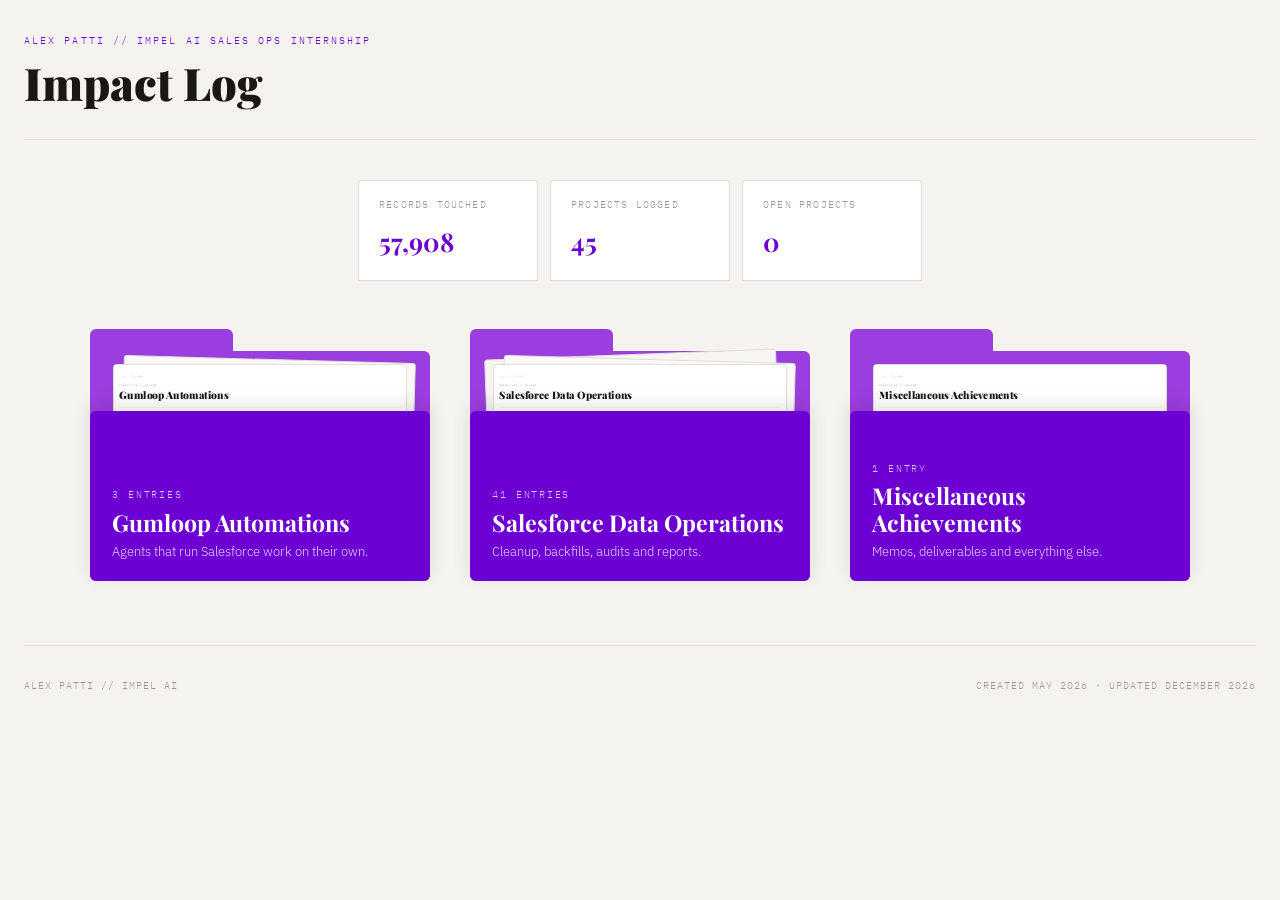
==== commit aaf20956: "Remove 'The' from 'The Impact Log' title" ====
--- a/index.html
+++ b/index.html
@@ -15,7 +15,7 @@
 <div class="header">
   <div>
     <div class="label">Alex Patti // Impel AI Sales Ops Internship</div>
-    <h1>The Impact Log</h1>
+    <h1>Impact Log</h1>
   </div>
 </div>
 <div class="totals-bar">
@@ -125,7 +125,7 @@
     <a class="back-link" href="#">&larr; All folders</a>
     <div class="header" style="margin-top:1.25rem">
       <div>
-        <div class="label">The Impact Log // Folder</div>
+        <div class="label">Impact Log // Folder</div>
         <h1>${escHtml(cat.name)}</h1>
       </div>
     </div>
@@ -363,4 +363,4 @@
 });
 </script>
 </body>
-</html>+</html>
--- a/style.css
+++ b/style.css
@@ -0,0 +1,500 @@
+:root {
+    --bg: #F5F3EF;
+    --surface: #FFFFFF;
+    --border: #E2DDD6;
+    --border-strong: #C9C3BA;
+    --accent: #6D00D2;
+    --accent-dim: #9B3EE0;
+    --accent-light: #F0E6FA;
+    --text: #1A1714;
+    --text-muted: #5C5752;
+    --text-dim: #9C9790;
+    --green: #1A7A45;
+    --green-bg: #EAF5EF;
+    --amber: #9A6200;
+    --amber-bg: #FDF3DC;
+    --red: #B83030;
+  }
+  * { margin: 0; padding: 0; box-sizing: border-box; }
+  body {
+    background: var(--bg);
+    color: var(--text);
+    font-family: 'IBM Plex Sans', sans-serif;
+    font-weight: 300;
+    line-height: 1.7;
+    padding: 2rem 1.5rem 6rem;
+    max-width: 1500px;
+    margin: 0 auto;
+  }
+  .header {
+    border-bottom: 1px solid var(--border);
+    padding-bottom: 2rem;
+    margin-bottom: 2.5rem;
+    display: flex;
+    justify-content: space-between;
+    align-items: flex-end;
+  }
+  .label {
+    font-family: 'IBM Plex Mono', monospace;
+    font-size: 0.65rem;
+    letter-spacing: 0.2em;
+    color: var(--accent);
+    text-transform: uppercase;
+    margin-bottom: 0.5rem;
+  }
+  h1 {
+    font-family: 'Playfair Display', serif;
+    font-size: clamp(1.8rem, 5vw, 2.8rem);
+    font-weight: 900;
+    line-height: 1.1;
+    color: var(--text);
+  }
+  .totals-bar {
+    display: flex;
+    justify-content: center;
+    gap: 0.75rem;
+    margin-bottom: 2rem;
+  }
+  .total-card {
+    background: var(--surface);
+    border: 1px solid var(--border);
+    padding: 1rem 1.25rem;
+    width: 180px;
+  }
+  .total-card .tl {
+    font-family: 'IBM Plex Mono', monospace;
+    font-size: 0.62rem;
+    letter-spacing: 0.12em;
+    text-transform: uppercase;
+    color: var(--text-dim);
+    margin-bottom: 0.4rem;
+  }
+  .total-card .tv {
+    font-family: 'Playfair Display', serif;
+    font-size: 1.6rem;
+    font-weight: 700;
+    color: var(--accent);
+  }
+  /* "Open projects" box: same look as the others, but clickable */
+  .open-wrap { position: relative; }
+  .total-link {
+    display: block;
+    text-align: left;
+    font: inherit;
+    cursor: pointer;
+    height: 100%;
+    transition: border-color 0.2s, box-shadow 0.2s;
+  }
+  .total-link:hover, .total-link:focus-visible {
+    outline: none;
+    border-color: var(--accent-dim);
+    box-shadow: 0 0 0 3px var(--accent-light);
+  }
+  .total-link.none { cursor: default; }
+  .total-link.none:hover { border-color: var(--border); box-shadow: none; }
+  .total-link.none .tl-arrow { display: none; }
+  .tl-arrow { color: var(--accent-dim); }
+  .open-menu {
+    display: none;
+    position: absolute;
+    top: calc(100% + 6px);
+    right: 0;
+    z-index: 20;
+    min-width: 320px;
+    background: var(--surface);
+    border: 1px solid var(--border);
+    box-shadow: 0 10px 30px rgba(26, 23, 20, 0.10);
+  }
+  .open-menu.show { display: block; }
+  .open-item {
+    display: block;
+    width: 100%;
+    text-align: left;
+    background: none;
+    border: none;
+    border-bottom: 1px solid var(--border);
+    padding: 0.75rem 1rem;
+    cursor: pointer;
+    font: inherit;
+  }
+  .open-item:last-child { border-bottom: none; }
+  .open-item:hover { background: var(--accent-light); }
+  .open-name {
+    display: block;
+    font-family: 'Playfair Display', serif;
+    font-weight: 700;
+    font-size: 0.9rem;
+    color: var(--accent);
+    line-height: 1.3;
+  }
+  .open-folder {
+    display: block;
+    font-family: 'IBM Plex Mono', monospace;
+    font-size: 0.6rem;
+    letter-spacing: 0.12em;
+    text-transform: uppercase;
+    color: var(--text-dim);
+    margin-top: 0.2rem;
+  }
+  /* Short highlight on the project you jumped to */
+  .entry.flash { animation: entry-flash 1.8s ease-out; }
+  @keyframes entry-flash {
+    0%, 35% { border-color: var(--accent); box-shadow: 0 0 0 4px var(--accent-light); }
+    100% { border-color: var(--border); box-shadow: none; }
+  }
+  #entries-list {
+    display: grid;
+    grid-template-columns: 1fr 1fr;
+    gap: 0.75rem;
+  }
+  .empty-state {
+    grid-column: 1 / -1;
+    text-align: center;
+    padding: 3rem 0;
+    font-family: 'IBM Plex Mono', monospace;
+    font-size: 0.72rem;
+    color: var(--text-dim);
+    letter-spacing: 0.1em;
+    border: 1px dashed var(--border);
+    background: var(--surface);
+  }
+  .entry {
+    background: var(--surface);
+    border: 1px solid var(--border);
+    padding: 1.5rem;
+    transition: border-color 0.2s, box-shadow 0.2s;
+  }
+  .entry:hover {
+    border-color: var(--accent-dim);
+    box-shadow: 0 0 0 3px var(--accent-light);
+  }
+  .entry-head {
+    display: flex;
+    justify-content: space-between;
+    align-items: flex-start;
+    margin-bottom: 1.25rem;
+  }
+  .entry-name {
+    font-family: 'Playfair Display', serif;
+    font-size: 1.05rem;
+    font-weight: 700;
+    color: var(--accent);
+  }
+  .entry-date {
+    font-family: 'IBM Plex Mono', monospace;
+    font-size: 0.68rem;
+    color: var(--text-dim);
+    margin-top: 0.25rem;
+  }
+  .status-badge {
+    font-family: 'IBM Plex Mono', monospace;
+    font-size: 0.6rem;
+    letter-spacing: 0.1em;
+    text-transform: uppercase;
+    padding: 0.2rem 0.6rem;
+    flex-shrink: 0;
+    margin-left: 1rem;
+    margin-top: 0.2rem;
+  }
+  .status-complete { border: 1px solid var(--green); color: var(--green); background: var(--green-bg); }
+  .status-wip { border: 1px solid var(--amber); color: var(--amber); background: var(--amber-bg); }
+  .field { margin-bottom: 1rem; }
+  .field:last-of-type { margin-bottom: 0; }
+  .field-label {
+    font-family: 'IBM Plex Mono', monospace;
+    font-size: 0.62rem;
+    letter-spacing: 0.15em;
+    text-transform: uppercase;
+    color: var(--accent-dim);
+    margin-bottom: 0.35rem;
+  }
+  .field-val {
+    font-size: 0.88rem;
+    color: var(--text-muted);
+    line-height: 1.65;
+  }
+  .field-val.highlight {
+    color: var(--text);
+    font-weight: 400;
+  }
+  .footer {
+    margin-top: 4rem;
+    padding-top: 2rem;
+    border-top: 1px solid var(--border);
+    font-family: 'IBM Plex Mono', monospace;
+    font-size: 0.62rem;
+    color: var(--text-dim);
+    letter-spacing: 0.1em;
+    display: flex;
+    justify-content: space-between;
+  }
+  .footer-right {
+    display: flex;
+    gap: 1rem;
+    align-items: center;
+  }
+  .footer-link {
+    color: var(--text-dim);
+    text-decoration: underline;
+    font-family: 'IBM Plex Mono', monospace;
+    font-size: 0.62rem;
+    letter-spacing: 0.1em;
+  }
+  .footer-link:hover { color: var(--accent); }
+  @media (max-width: 600px) {
+    /* "Open projects" box: same look as the others, but clickable */
+  .open-wrap { position: relative; }
+  .total-link {
+    display: block;
+    text-align: left;
+    font: inherit;
+    cursor: pointer;
+    height: 100%;
+    transition: border-color 0.2s, box-shadow 0.2s;
+  }
+  .total-link:hover, .total-link:focus-visible {
+    outline: none;
+    border-color: var(--accent-dim);
+    box-shadow: 0 0 0 3px var(--accent-light);
+  }
+  .total-link.none { cursor: default; }
+  .total-link.none:hover { border-color: var(--border); box-shadow: none; }
+  .total-link.none .tl-arrow { display: none; }
+  .tl-arrow { color: var(--accent-dim); }
+  .open-menu {
+    display: none;
+    position: absolute;
+    top: calc(100% + 6px);
+    right: 0;
+    z-index: 20;
+    min-width: 320px;
+    background: var(--surface);
+    border: 1px solid var(--border);
+    box-shadow: 0 10px 30px rgba(26, 23, 20, 0.10);
+  }
+  .open-menu.show { display: block; }
+  .open-item {
+    display: block;
+    width: 100%;
+    text-align: left;
+    background: none;
+    border: none;
+    border-bottom: 1px solid var(--border);
+    padding: 0.75rem 1rem;
+    cursor: pointer;
+    font: inherit;
+  }
+  .open-item:last-child { border-bottom: none; }
+  .open-item:hover { background: var(--accent-light); }
+  .open-name {
+    display: block;
+    font-family: 'Playfair Display', serif;
+    font-weight: 700;
+    font-size: 0.9rem;
+    color: var(--accent);
+    line-height: 1.3;
+  }
+  .open-folder {
+    display: block;
+    font-family: 'IBM Plex Mono', monospace;
+    font-size: 0.6rem;
+    letter-spacing: 0.12em;
+    text-transform: uppercase;
+    color: var(--text-dim);
+    margin-top: 0.2rem;
+  }
+  /* Short highlight on the project you jumped to */
+  .entry.flash { animation: entry-flash 1.8s ease-out; }
+  @keyframes entry-flash {
+    0%, 35% { border-color: var(--accent); box-shadow: 0 0 0 4px var(--accent-light); }
+    100% { border-color: var(--border); box-shadow: none; }
+  }
+  #entries-list { grid-template-columns: 1fr; }
+    .totals-bar {
+      gap: 0.4rem;
+    }
+    .total-card {
+      width: auto;
+      flex: 1 1 0;
+      min-width: 0;
+      padding: 0.6rem 0.5rem;
+    }
+    .total-card .tl { font-size: 0.52rem; }
+    .open-wrap { flex: 1 1 0; min-width: 0; }
+    .open-wrap .total-card { width: 100%; }
+    .open-menu { min-width: 260px; }
+    .total-card .tv { font-size: 1.15rem; }
+    .header { flex-direction: column; align-items: flex-start; gap: 0.5rem; }
+    .footer { flex-direction: column; gap: 0.5rem; }
+  }
+
+  /* ---------- Folders (main page) ---------- */
+  .folders {
+    display: grid;
+    grid-template-columns: repeat(3, 1fr);
+    gap: 2.5rem;
+    max-width: 1100px;
+    margin: 3rem auto 0;
+    perspective: 1400px;
+  }
+  .folder {
+    position: relative;
+    display: block;
+    text-decoration: none;
+    color: inherit;
+    cursor: pointer;
+    padding-top: 22px;
+    transition: transform 0.25s ease;
+  }
+  .folder:hover { transform: translateY(-4px); }
+  .folder-tab {
+    position: absolute;
+    top: 0; left: 0;
+    width: 42%;
+    height: 26px;
+    background: var(--accent-dim);
+    border-radius: 6px 6px 0 0;
+  }
+  .folder-back {
+    position: relative;
+    height: 230px;
+    background: var(--accent-dim);
+    border-radius: 0 6px 6px 6px;
+  }
+  .folder-paper {
+    position: absolute;
+    left: 7%; right: 7%;
+    top: 14px; bottom: 10px;
+    background: var(--surface);
+    border: 1px solid var(--border);
+    border-radius: 3px;
+    padding: 1rem 1.1rem;
+    font-family: 'IBM Plex Mono', monospace;
+    font-size: 0.6rem;
+    letter-spacing: 0.08em;
+    color: var(--text-dim);
+    overflow: hidden;
+    transition: transform 0.45s cubic-bezier(.35,.9,.3,1);
+  }
+  /* Extra sheets behind the front paper, so fuller folders look like a stack */
+  .paper-under {
+    position: absolute;
+    left: 7%; right: 7%;
+    top: 14px; bottom: 10px;
+    background: var(--surface);
+    border: 1px solid var(--border);
+    border-radius: 3px;
+    transition: transform 0.5s cubic-bezier(.3,.75,.25,1);
+  }
+  .paper-under.u1 { transform: translate(7px, -6px) rotate(1.6deg); background: #FBFAF8; }
+  .paper-under.u2 { transform: translate(-6px, -11px) rotate(-2.2deg); background: #F7F5F2; }
+  .folder:hover .paper-under.u1 { transform: translate(7px, -14px) rotate(2.2deg); }
+  .folder:hover .paper-under.u2 { transform: translate(-6px, -20px) rotate(-3deg); }
+  /* Paper holding a shrunk copy of its folder's page */
+  .folder-paper.has-preview { padding: 0; border: none; box-shadow: 0 0 0 1px var(--border); }
+  .paper-preview {
+    position: absolute;
+    top: 0; left: 0;
+    transform-origin: 0 0;
+    pointer-events: none;
+    background: var(--surface);
+    /* undo the paper's small mono text so the copy looks exactly like the page */
+    font-family: 'IBM Plex Sans', sans-serif;
+    font-size: 16px;
+    font-weight: 300;
+    letter-spacing: normal;
+    line-height: 1.7;
+    color: var(--text);
+    overflow: hidden;
+  }
+  .folder-paper:not(.has-preview) div { white-space: nowrap; overflow: hidden; text-overflow: ellipsis; line-height: 1.9; }
+  .folder-front {
+    position: absolute;
+    left: 0; right: 0; bottom: 0;
+    height: 74%;
+    background: var(--accent);
+    border-radius: 6px;
+    padding: 1.4rem 1.4rem 1.2rem;
+    display: flex;
+    flex-direction: column;
+    justify-content: flex-end;
+    color: #fff;
+    transform-origin: bottom center;
+    transition: transform 0.45s cubic-bezier(.2,.8,.2,1);
+    box-shadow: 0 -6px 18px rgba(26,23,20,0.12);
+  }
+  .folder:hover .folder-front { transform: rotateX(-14deg); }
+  .folder:hover .folder-paper { transform: translateY(-14px); }
+  .folder-count {
+    font-family: 'IBM Plex Mono', monospace;
+    font-size: 0.62rem;
+    letter-spacing: 0.18em;
+    text-transform: uppercase;
+    opacity: 0.75;
+    margin-bottom: 0.35rem;
+  }
+  .folder-name {
+    font-family: 'Playfair Display', serif;
+    font-size: 1.45rem;
+    font-weight: 700;
+    line-height: 1.15;
+  }
+  .folder-sub {
+    font-size: 0.8rem;
+    opacity: 0.85;
+    margin-top: 0.4rem;
+    line-height: 1.45;
+  }
+  /* Taking the paper out: it slides up from behind the front flap until it clears the folder.
+     Putting it back is the same slide in reverse. */
+  .folder.lifted { z-index: 5; }
+  .folder.lifted .folder-paper { transform: translateY(-185px); transition-duration: 0.32s; }
+  .folder.lifted .folder-front { transform: rotateX(-18deg); }
+  .folder.no-anim .folder-paper,
+  .folder.no-anim .folder-front { transition: none !important; }
+
+  @media (prefers-reduced-motion: reduce) {
+    .folder-paper, .folder-front, .paper-under { transition: none !important; }
+  }
+
+  /* ---------- Folder page ---------- */
+  /* The sheet is exactly one screen tall and scrolls inside, so the paper always
+     grows to the screen's size, not to the full length of a long page. */
+  .sheet {
+    position: fixed;
+    inset: 0;
+    z-index: 150;
+    overflow-y: auto;
+    background: var(--bg);
+    display: none;
+  }
+  .sheet { transform-origin: 0 0; }
+  .sheet.open { display: block; }
+  body.sheet-open { overflow: hidden; }
+  .sheet-inner { max-width: 1500px; margin: 0 auto; padding: 2rem 1.5rem 6rem; }
+  .back-link {
+    font-family: 'IBM Plex Mono', monospace;
+    font-size: 0.68rem;
+    letter-spacing: 0.12em;
+    text-transform: uppercase;
+    color: var(--text-dim);
+    text-decoration: none;
+  }
+  .back-link:hover { color: var(--accent); }
+  .section-title {
+    font-family: 'IBM Plex Mono', monospace;
+    font-size: 0.68rem;
+    letter-spacing: 0.2em;
+    text-transform: uppercase;
+    color: var(--accent);
+    margin: 2.5rem 0 1rem;
+  }
+  .entries-grid {
+    display: grid;
+    grid-template-columns: 1fr 1fr;
+    gap: 0.75rem;
+  }
+  @media (max-width: 860px) {
+    .folders { grid-template-columns: 1fr; max-width: 380px; gap: 2rem; }
+    .entries-grid { grid-template-columns: 1fr; }
+  }
